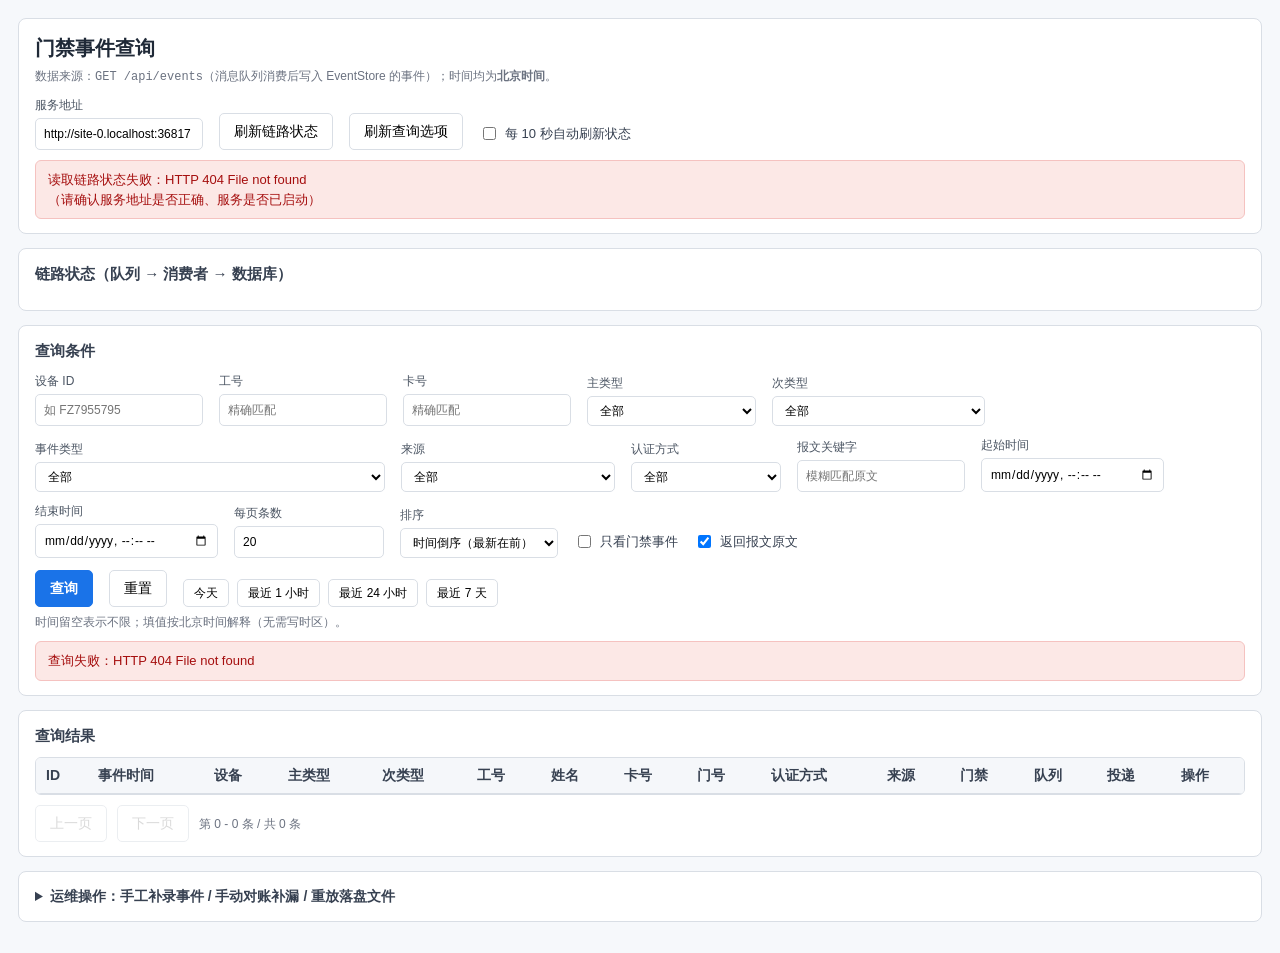
==== src/ISUPSDK.AccessControl.WebApi/wwwroot/events.html @ 4bc493ef "添加项目文件。" ====
﻿<!DOCTYPE html>
<html lang="zh-CN">

<head>
  <meta charset="utf-8">
  <meta name="viewport" content="width=device-width, initial-scale=1">
  <title>门禁事件查询</title>
  <style>
    :root {
      --border: #d9dee5;
      --head: #f5f7fa;
      --accent: #1a73e8;
      --muted: #6b7280;
      --danger: #d93025;
      --ok: #188038;
      --warn: #b06000;
      --bg: #f6f8fb;
    }

    * { box-sizing: border-box; }

    body {
      margin: 0;
      padding: 18px;
      background: var(--bg);
      color: #1f2937;
      font: 14px/1.5 "Microsoft YaHei", "PingFang SC", "Segoe UI", Arial, sans-serif;
    }

    h1 { margin: 0 0 4px; font-size: 20px; }
    h2 { margin: 0 0 10px; font-size: 15px; color: #374151; }
    .muted { color: var(--muted); font-size: 12px; }
    .card {
      background: #fff;
      border: 1px solid var(--border);
      border-radius: 8px;
      padding: 14px 16px;
      margin-bottom: 14px;
    }
    .row { display: flex; flex-wrap: wrap; gap: 10px 16px; align-items: flex-end; }
    label.field { display: flex; flex-direction: column; gap: 4px; font-size: 12px; color: #4b5563; }
    input, select {
      padding: 6px 8px;
      border: 1px solid var(--border);
      border-radius: 5px;
      font: inherit;
      min-width: 150px;
      background: #fff;
    }
    input[type="checkbox"] { min-width: auto; }
    label.check { display: flex; align-items: center; gap: 6px; font-size: 13px; color: #374151; padding-bottom: 7px; }
    button {
      padding: 7px 14px;
      border: 1px solid var(--border);
      border-radius: 5px;
      background: #fff;
      font: inherit;
      cursor: pointer;
    }
    button.primary { background: var(--accent); border-color: var(--accent); color: #fff; font-weight: 600; }
    button:hover { filter: brightness(0.97); }
    button:disabled { opacity: 0.5; cursor: not-allowed; }
    .quick { display: flex; gap: 8px; flex-wrap: wrap; }
    .quick button { padding: 4px 10px; font-size: 12px; }

    .tableWrap { overflow: auto; border: 1px solid var(--border); border-radius: 6px; }
    table { border-collapse: collapse; width: 100%; white-space: nowrap; }
    th, td { border-bottom: 1px solid var(--border); padding: 7px 10px; text-align: left; }
    th { background: var(--head); font-weight: 600; color: #374151; position: sticky; top: 0; z-index: 1; }
    tbody tr:hover { background: #f0f6ff; }
    td.wrap { white-space: normal; max-width: 320px; }
    .tag {
      display: inline-block;
      padding: 1px 7px;
      border-radius: 10px;
      font-size: 12px;
      background: #eef2f7;
      color: #4b5563;
    }
    .tag.ok { background: #e6f4ea; color: var(--ok); }
    .tag.warn { background: #fef7e0; color: var(--warn); }
    .tag.err { background: #fce8e6; color: var(--danger); }
    .tag.acs { background: #e8f0fe; color: var(--accent); }

    .pager { display: flex; gap: 10px; align-items: center; margin-top: 10px; flex-wrap: wrap; }
    .msg { margin-top: 10px; padding: 9px 12px; border-radius: 6px; font-size: 13px; white-space: pre-wrap; }
    .msg.err { background: #fce8e6; color: #a50e0e; border: 1px solid #f5c2c0; }
    .msg.ok { background: #e6f4ea; color: #0d652d; border: 1px solid #b7e1c4; }
    .msg.warn { background: #fef7e0; color: #8a5300; border: 1px solid #f7d99b; }
    .hidden { display: none !important; }

    .statusGrid { display: grid; grid-template-columns: repeat(auto-fit, minmax(190px, 1fr)); gap: 10px; }
    .statusItem { border: 1px solid var(--border); border-radius: 6px; padding: 8px 10px; background: #fcfdff; }
    .statusItem .k { font-size: 12px; color: var(--muted); }
    .statusItem .v { font-size: 15px; font-weight: 600; margin-top: 2px; }

    .modal {
      position: fixed;
      inset: 0;
      background: rgba(17, 24, 39, 0.45);
      display: flex;
      align-items: center;
      justify-content: center;
      padding: 24px;
      z-index: 50;
    }
    .modalBox {
      background: #fff;
      border-radius: 8px;
      max-width: 900px;
      width: 100%;
      max-height: 86vh;
      overflow: auto;
      padding: 18px 20px;
    }
    .kv { display: grid; grid-template-columns: 140px 1fr; gap: 6px 12px; font-size: 13px; }
    .kv .k { color: var(--muted); }
    pre {
      background: #0f172a;
      color: #e2e8f0;
      padding: 12px;
      border-radius: 6px;
      overflow: auto;
      max-height: 45vh;
      font-size: 12px;
      line-height: 1.5;
    }
    details summary { cursor: pointer; font-weight: 600; color: #374151; }
    details[open] summary { margin-bottom: 10px; }
    .hint { font-size: 12px; color: var(--muted); margin-top: 6px; }
  </style>
</head>

<body>
  <div class="card">
    <h1>门禁事件查询</h1>
    <div class="muted">
      数据来源：<code>GET /api/events</code>（消息队列消费后写入 EventStore 的事件）；时间均为<b>北京时间</b>。
    </div>
    <div class="row" style="margin-top:10px">
      <label class="field">服务地址
        <input id="baseUrl" placeholder="http://localhost:5180">
      </label>
      <button id="refreshStatusBtn">刷新链路状态</button>
      <button id="refreshFacetsBtn">刷新查询选项</button>
      <label class="check"><input type="checkbox" id="autoRefresh"> 每 10 秒自动刷新状态</label>
    </div>
    <div id="statusMsg" class="msg hidden"></div>
  </div>

  <div class="card">
    <h2>链路状态（队列 → 消费者 → 数据库）</h2>
    <div id="statusGrid" class="statusGrid"></div>
    <div id="schemaMsg" class="msg hidden"></div>
  </div>

  <div class="card">
    <h2>查询条件</h2>
    <form id="queryForm">
      <div class="row">
        <label class="field">设备 ID<input id="qDeviceId" placeholder="如 FZ7955795"></label>
        <label class="field">工号<input id="qEmployeeNo" placeholder="精确匹配"></label>
        <label class="field">卡号<input id="qCardNo" placeholder="精确匹配"></label>
        <label class="field">主类型
          <select id="qMajor">
            <option value="">全部</option>
          </select>
        </label>
        <label class="field">次类型
          <select id="qMinor">
            <option value="">全部</option>
          </select>
        </label>
        <label class="field">事件类型
          <select id="qEventType">
            <option value="">全部</option>
          </select>
        </label>
        <label class="field" id="qEventTypeCustomWrap" style="display:none">自定义事件类型
          <input id="qEventTypeCustom" placeholder="报文里的 eventType 原值">
        </label>
        <label class="field">来源
          <select id="qSource">
            <option value="">全部</option>
          </select>
        </label>
        <label class="field">认证方式
          <select id="qVerifyMode">
            <option value="">全部</option>
          </select>
        </label>
        <label class="field">报文关键字<input id="qKeyword" placeholder="模糊匹配原文"></label>
        <label class="field">起始时间<input id="qFrom" type="datetime-local"></label>
        <label class="field">结束时间<input id="qTo" type="datetime-local"></label>
        <label class="field">每页条数<input id="qLimit" type="number" min="1" max="1000" value="20"></label>
        <label class="field">排序
          <select id="qOrder">
            <option value="">时间倒序（最新在前）</option>
            <option value="true">时间正序</option>
          </select>
        </label>
        <label class="check"><input type="checkbox" id="qAcsOnly"> 只看门禁事件</label>
        <label class="check"><input type="checkbox" id="qIncludePayload" checked> 返回报文原文</label>
      </div>
      <div class="row" style="margin-top:12px">
        <button type="submit" class="primary">查询</button>
        <button type="button" id="resetBtn">重置</button>
        <div class="quick">
          <button type="button" data-range="today">今天</button>
          <button type="button" data-range="1h">最近 1 小时</button>
          <button type="button" data-range="24h">最近 24 小时</button>
          <button type="button" data-range="7d">最近 7 天</button>
        </div>
      </div>
      <div class="hint">时间留空表示不限；填值按北京时间解释（无需写时区）。</div>
    </form>
    <div id="queryMsg" class="msg hidden"></div>
  </div>

  <div class="card">
    <div class="row" style="justify-content:space-between">
      <h2 id="resultTitle" style="margin:0">查询结果</h2>
      <div class="muted" id="resultSummary"></div>
    </div>
    <div class="tableWrap" style="margin-top:10px">
      <table>
        <thead>
          <tr>
            <th>ID</th>
            <th>事件时间</th>
            <th>设备</th>
            <th>主类型</th>
            <th>次类型</th>
            <th>工号</th>
            <th>姓名</th>
            <th>卡号</th>
            <th>门号</th>
            <th>认证方式</th>
            <th>来源</th>
            <th>门禁</th>
            <th>队列</th>
            <th>投递</th>
            <th>操作</th>
          </tr>
        </thead>
        <tbody id="eventsBody"></tbody>
      </table>
    </div>
    <div class="pager">
      <button id="prevBtn" disabled>上一页</button>
      <button id="nextBtn" disabled>下一页</button>
      <span class="muted" id="pageInfo"></span>
    </div>
  </div>

  <div class="card">
    <details>
      <summary>运维操作：手工补录事件 / 手动对账补漏 / 重放落盘文件</summary>

      <h2 style="margin-top:6px">手工补录（POST /api/events/manual）</h2>
      <form id="manualForm">
        <div class="row">
          <label class="field">设备 ID <b style="color:#d93025">*</b><input id="mDeviceId" placeholder="必填，如 FZ7955795"></label>
          <label class="field">事件序号<input id="mSerialNo" placeholder="用于去重，可留空"></label>
          <label class="field">事件时间<input id="mEventTime" type="datetime-local"></label>
          <label class="field">主类型
            <select id="mMajor">
              <option value="5">5 门禁事件</option>
              <option value="1">1 报警</option>
              <option value="2">2 异常</option>
              <option value="3">3 操作</option>
            </select>
          </label>
          <label class="field">次类型
            <select id="mMinor">
              <option value="1">1 刷卡开锁</option>
              <option value="75">75 人脸开锁</option>
              <option value="76">76 人脸认证失败</option>
              <option value="21">21 门锁打开</option>
              <option value="22">22 门锁关闭</option>
              <option value="6">6 未分配权限</option>
              <option value="7">7 无效时段</option>
              <option value="8">8 卡号过期</option>
              <option value="9">9 无此卡号</option>
              <option value="1024">1024 中心平台开锁</option>
            </select>
          </label>
          <label class="field">工号<input id="mEmployeeNo"></label>
          <label class="field">姓名<input id="mPersonName"></label>
          <label class="field">卡号<input id="mCardNo"></label>
          <label class="field">门号<input id="mDoorNo" type="number" min="0" value="1"></label>
          <label class="field">认证方式
            <select id="mVerifyMode">
              <option value="card">card 刷卡</option>
              <option value="face">face 人脸</option>
              <option value="fingerprint">fingerprint 指纹</option>
              <option value="">（留空）</option>
            </select>
          </label>
          <label class="check"><input type="checkbox" id="mDirect"> 绕过队列直接写库（direct=true）</label>
        </div>
        <div class="row" style="margin-top:12px">
          <button type="submit" class="primary">补录</button>
          <span class="muted">默认走 去重 → 落盘 → 消息队列 → 入库；示例：漏报补录、从旧系统导入历史通行记录。</span>
        </div>
      </form>
      <div id="manualMsg" class="msg hidden"></div>

      <hr style="border:none;border-top:1px solid var(--border);margin:16px 0">

      <h2>手动对账补漏（POST /api/events/reconcile）</h2>
      <div class="row">
        <label class="field">回看秒数<input id="rLookback" type="number" min="60" value="3600"></label>
        <label class="field">设备 ID<input id="rDeviceId" placeholder="可留空=全部在线设备"></label>
        <button id="reconcileBtn">立即对账</button>
        <span class="muted">从设备本地事件表拉取平台漏收的历史事件（需设备在线且为 OTAP 协议）。</span>
      </div>
      <div id="reconcileMsg" class="msg hidden"></div>

      <hr style="border:none;border-top:1px solid var(--border);margin:16px 0">

      <h2>重放落盘文件（POST /api/events/replay-spool）</h2>
      <div class="row">
        <label class="field">最近天数<input id="sDays" type="number" min="0" value="2"></label>
        <button id="replayBtn">开始重放</button>
        <span class="muted">把落盘 JSONL 中尚未入库的事件补入库（按去重键幂等，不会产生重复行）。</span>
      </div>
      <div id="replayMsg" class="msg hidden"></div>
    </details>
  </div>

  <div id="modal" class="modal hidden">
    <div class="modalBox">
      <div class="row" style="justify-content:space-between;align-items:center">
        <h2 style="margin:0">事件详情</h2>
        <button id="modalClose">关闭</button>
      </div>
      <div id="modalBody" style="margin-top:12px"></div>
    </div>
  </div>

  <script>
    // ---------------------------------------------------------------------------
    // 中文映射（次类型来自海康云开放平台《设备本地事件查询》major=5 对照表；
    // 个别型号语义可能不同，以现场实测为准）
    // ---------------------------------------------------------------------------
    const MAJOR_TEXT = {
      0: '全部 / 未分类',
      1: '报警',
      2: '异常',
      3: '操作',
      5: '门禁事件'
    };

    const MINOR_TEXT = {
      1: '刷卡开锁',
      6: '未分配权限',
      7: '无效时段',
      8: '卡号过期',
      9: '无此卡号',
      21: '门锁打开',
      22: '门锁关闭',
      25: '按钮呼叫 / 开门请求（部分型号）',
      75: '人脸开锁',
      76: '人脸认证失败',
      1024: '中心平台开锁'
    };

    const SOURCE_TEXT = {
      HttpPush: '设备 HTTP 推送',
      OtapJson: 'AMS · OTAP 报文',
      Isapi: 'AMS · ISAPI 报文',
      EHome: 'AMS · EHome 报文',
      Exception: 'AMS · 异常回调',
      Reconcile: '历史对账补漏',
      Manual: '手工补录',
      Msmq: 'MSMQ 消息',
      RabbitMq: 'RabbitMQ 消息'
    };

    const VERIFY_TEXT = {
      card: '刷卡',
      face: '人脸',
      fp: '指纹',
      fingerprint: '指纹',
      cardAndFp: '刷卡 + 指纹',
      cardAndFace: '刷卡 + 人脸',
      faceAndFp: '人脸 + 指纹',
      idCard: '身份证',
      qrCode: '二维码',
      bluetooth: '蓝牙',
      psw: '密码',
      manual: '手动',
      center: '中心平台',
      button: '开门按钮'
    };

    const PROVIDER_TEXT = {
      None: '进程内直通',
      Msmq: 'MSMQ',
      RabbitMq: 'RabbitMQ'
    };

    const DB_PROVIDER_TEXT = {
      Sqlite: 'SQLite',
      MySql: 'MySQL / MariaDB',
      SqlServer: 'SQL Server'
    };

    const FORMAT_TEXT = { json: 'JSON', xml: 'XML', struct: '结构体', binary: '二进制' };

    // 事件类型的中文说明（值本身是英文枚举，这里补一层中文注解）
    const EVENT_TYPE_TEXT = {
      AccessControllerEvent: 'AccessControllerEvent · 设备上报的门禁事件',
      AcsEvent: 'AcsEvent · 平台/对账通道的门禁事件'
    };

    // 库中还没有数据时，下拉里先用这些常见值兜底（不参与筛选逻辑，仅作为可选项）
    const MAJOR_FALLBACK = ['5', '1', '2', '3'];
    const MINOR_FALLBACK = ['1', '6', '7', '8', '9', '21', '22', '75', '76', '1024'];
    const EVENT_TYPE_FALLBACK = ['AccessControllerEvent', 'AcsEvent'];
    const SOURCE_FALLBACK = ['HttpPush', 'OtapJson', 'Isapi', 'EHome', 'Reconcile', 'Manual', 'Exception'];
    const VERIFY_FALLBACK = ['card', 'face', 'fingerprint'];

    function majorLabel(value) {
      const name = MAJOR_TEXT[value];
      return name ? (value + ' ' + name) : ('主类型 ' + value + '（未在已知对照表中）');
    }

    function minorLabel(value) {
      const name = MINOR_TEXT[value];
      return name ? (value + ' ' + name) : ('次类型 ' + value + '（未在已知对照表中）');
    }

    const MANUAL_STATUS_TEXT = {
      Accepted: '已受理（已入队）',
      Duplicate: '重复跳过',
      Stored: '已入库',
      Rejected: '被拒绝'
    };

    const EMPTY = '—';

    // ---------------------------------------------------------------------------
    // 工具
    // ---------------------------------------------------------------------------
    const $ = (id) => document.getElementById(id);

    function text(value, map) {
      if (value === null || value === undefined || value === '') return EMPTY;
      const key = String(value);
      if (map && map[key]) return map[key];
      if (map && map[Number(key)] !== undefined && !isNaN(Number(key))) return map[Number(key)];
      return key;
    }

    function pick(map, value) {
      if (value === null || value === undefined || value === '') return '';
      return map[value] !== undefined ? map[value] : '';
    }

    function fmtTime(value) {
      if (!value) return EMPTY;
      // 后端已按北京时间返回（带 +08:00），这里只做显示裁剪
      return String(value).replace('T', ' ').slice(0, 19);
    }

    function esc(value) {
      return String(value === null || value === undefined ? '' : value)
        .replace(/&/g, '&amp;').replace(/</g, '&lt;').replace(/>/g, '&gt;')
        .replace(/"/g, '&quot;').replace(/'/g, '&#39;');
    }

    function toLocalInput(date) {
      const p = (n) => String(n).padStart(2, '0');
      return date.getFullYear() + '-' + p(date.getMonth() + 1) + '-' + p(date.getDate()) +
        'T' + p(date.getHours()) + ':' + p(date.getMinutes());
    }

    function baseUrl() {
      const value = ($('baseUrl').value || '').trim().replace(/\/+$/, '');
      return value || location.origin;
    }

    function msg(el, type, message) {
      el.className = 'msg ' + type;
      el.textContent = message;
      el.classList.remove('hidden');
    }

    function hide(el) { el.classList.add('hidden'); }

    async function api(path, options) {
      const response = await fetch(baseUrl() + path, options);
      let body = null;
      try { body = await response.json(); } catch (e) { body = null; }

      if (!response.ok || (body && body.success === false)) {
        const message = (body && body.message) ? body.message : ('HTTP ' + response.status + ' ' + response.statusText);
        const error = new Error(message);
        error.status = response.status;
        error.body = body;
        throw error;
      }

      return body ? body.data : null;
    }

    // ---------------------------------------------------------------------------
    // 链路状态
    // ---------------------------------------------------------------------------
    let statusTimer = null;

    async function loadStatus() {
      const grid = $('statusGrid');
      const schemaMsg = $('schemaMsg');
      hide($('statusMsg'));

      try {
        const s = await api('/api/events/status');
        const store = s.store || {};
        const queue = s.queue || {};
        const producer = s.producer || {};
        const consumer = s.consumer || {};
        const queueStats = queue.statistics || {};

        const items = [
          ['队列后端', queue.enabled ? text(queue.provider, PROVIDER_TEXT) : '未启用'],
          ['队列就绪', queueStats.ready ? '是' : '否'],
          ['队列名', queue.queueName || EMPTY],
          ['已投递 / 失败', (producer.published || 0) + ' / ' + (producer.failed || 0)],
          ['待发缓冲', producer.pending || 0],
          ['已消费消息', consumer.consumed || 0],
          ['已入库行数', consumer.stored || 0],
          ['重复跳过', consumer.duplicates || 0],
          ['重投 / 死信', (consumer.retried || 0) + ' / ' + (consumer.deadLettered || 0)],
          ['数据库', text(store.provider, DB_PROVIDER_TEXT) + ' · ' + (store.tableName || EMPTY)],
          ['表结构就绪', store.schemaReady ? '是' : '否'],
          ['库中总行数', store.totalRows === null || store.totalRows === undefined ? EMPTY : store.totalRows],
          ['最近入库', fmtTime(store.lastStoredAt)],
          ['最近取件', fmtTime(consumer.lastConsumedAt)]
        ];

        grid.innerHTML = items.map(function (item) {
          return '<div class="statusItem"><div class="k">' + esc(item[0]) + '</div><div class="v">' + esc(item[1]) + '</div></div>';
        }).join('');

        if (store.schemaReady === false) {
          msg(schemaMsg, 'err', '事件表当前不可用，事件将无法入库：\n' + (store.schemaError || '（无详细原因）'));
        } else if (store.lastError) {
          msg(schemaMsg, 'warn', '数据库最近一次错误：' + store.lastError);
        } else if (consumer.lastError) {
          msg(schemaMsg, 'warn', '消费者最近一次错误：' + consumer.lastError);
        } else if (queueStats.ready === false) {
          msg(schemaMsg, 'warn', '消息队列未就绪：' + (queueStats.lastError || '（无详细原因）'));
        } else {
          hide(schemaMsg);
        }
      } catch (e) {
        grid.innerHTML = '';
        msg($('statusMsg'), 'err', '读取链路状态失败：' + e.message + '\n（请确认服务地址是否正确、服务是否已启动）');
      }
    }

    // ---------------------------------------------------------------------------
    // 查询
    // ---------------------------------------------------------------------------
    let page = { limit: 20, offset: 0, total: 0, items: [] };

    // ---------------------------------------------------------------------------
    // 查询选项（下拉）：选项来自库里实际出现过的值，库为空时用内置常见值兜底
    // ---------------------------------------------------------------------------
    function fillSelect(id, items, labelOf, fallback, allowCustom) {
      const select = $(id);
      const previous = select.value;
      const seen = {};
      let html = '<option value="">全部</option>';

      (items || []).forEach(function (item) {
        const value = item && item.value ? String(item.value) : '';
        if (!value || seen[value]) return;
        seen[value] = true;
        html += '<option value="' + esc(value) + '">' + esc(labelOf(value)) + '（' + (item.count || 0) + '）</option>';
      });

      (fallback || []).forEach(function (value) {
        if (seen[value]) return;
        seen[value] = true;
        html += '<option value="' + esc(value) + '">' + esc(labelOf(value)) + '（库中暂无）</option>';
      });

      if (allowCustom) {
        html += '<option value="__custom__">自定义…</option>';
      }

      select.innerHTML = html;

      if (previous && seen[previous]) {
        select.value = previous;
      } else if (previous === '__custom__' && allowCustom) {
        select.value = '__custom__';
      }
    }

    function onEventTypeChanged() {
      const custom = $('qEventType').value === '__custom__';
      $('qEventTypeCustomWrap').style.display = custom ? '' : 'none';
      if (!custom) $('qEventTypeCustom').value = '';
    }

    function currentEventType() {
      const select = $('qEventType');
      return select.value === '__custom__' ? $('qEventTypeCustom').value.trim() : select.value;
    }

    async function loadFacets(showMessage) {
      try {
        const facets = await api('/api/events/facets?limit=100');

        fillSelect('qMajor', facets.majors, majorLabel, MAJOR_FALLBACK, false);
        fillSelect('qMinor', facets.minors, minorLabel, MINOR_FALLBACK, false);
        fillSelect('qEventType', facets.eventTypes, function (v) { return EVENT_TYPE_TEXT[v] || v; }, EVENT_TYPE_FALLBACK, true);
        fillSelect('qSource', facets.sources, function (v) { return SOURCE_TEXT[v] || v; }, SOURCE_FALLBACK, false);
        fillSelect('qVerifyMode', facets.verifyModes, function (v) { return VERIFY_TEXT[v] || v; }, VERIFY_FALLBACK, false);
        onEventTypeChanged();

        if (showMessage) {
          const empty = (facets.totalRows || 0) === 0;
          msg($('queryMsg'), empty ? 'warn' : 'ok',
            '查询选项已刷新（库中 ' + (facets.totalRows || 0) + ' 条）：主类型 ' + (facets.majors || []).length +
            ' 种、次类型 ' + (facets.minors || []).length + ' 种、来源 ' + (facets.sources || []).length +
            ' 种、认证方式 ' + (facets.verifyModes || []).length + ' 种' +
            (empty ? '。库里暂时没有数据，当前选项为内置常见值' : ''));
        }
      } catch (e) {
        // 表不可用等异常不阻断查询：下拉退化为内置常见值，并把原因告诉用户
        fillSelect('qMajor', [], majorLabel, MAJOR_FALLBACK, false);
        fillSelect('qMinor', [], minorLabel, MINOR_FALLBACK, false);
        fillSelect('qEventType', [], function (v) { return EVENT_TYPE_TEXT[v] || v; }, EVENT_TYPE_FALLBACK, true);
        fillSelect('qSource', [], function (v) { return SOURCE_TEXT[v] || v; }, SOURCE_FALLBACK, false);
        fillSelect('qVerifyMode', [], function (v) { return VERIFY_TEXT[v] || v; }, VERIFY_FALLBACK, false);
        onEventTypeChanged();

        if (showMessage) {
          msg($('queryMsg'), 'err', '读取查询选项失败：' + e.message + '（下拉已退化为内置常见值）');
        }
      }
    }

    function buildQuery() {
      const params = new URLSearchParams();
      const add = (key, value) => { if (value !== '' && value !== null && value !== undefined) params.set(key, value); };

      add('deviceId', $('qDeviceId').value.trim());
      add('employeeNo', $('qEmployeeNo').value.trim());
      add('cardNo', $('qCardNo').value.trim());
      add('eventType', currentEventType());
      add('major', $('qMajor').value);
      add('minor', $('qMinor').value);
      add('source', $('qSource').value);
      add('verifyMode', $('qVerifyMode').value);
      add('keyword', $('qKeyword').value.trim());
      add('from', $('qFrom').value ? $('qFrom').value + ':00' : '');
      add('to', $('qTo').value ? $('qTo').value + ':59' : '');
      add('orderAscending', $('qOrder').value);
      if ($('qAcsOnly').checked) add('accessControlOnly', 'true');
      params.set('includePayload', $('qIncludePayload').checked ? 'true' : 'false');
      params.set('limit', String(page.limit));
      params.set('offset', String(page.offset));
      return params;
    }

    async function runQuery(resetOffset) {
      hide($('queryMsg'));
      if (resetOffset) page.offset = 0;
      page.limit = Math.min(Math.max(parseInt($('qLimit').value || '20', 10) || 20, 1), 1000);

      const body = $('eventsBody');
      body.innerHTML = '<tr><td colspan="15" class="muted">查询中…</td></tr>';

      try {
        const data = await api('/api/events?' + buildQuery().toString());
        page.total = data.total || 0;
        page.items = data.items || [];

        renderRows();
        renderPager();

        $('resultSummary').textContent = '共 ' + page.total + ' 条，本页 ' + page.items.length + ' 条（第 ' +
          (page.items.length ? page.offset + 1 : 0) + ' - ' + (page.offset + page.items.length) + ' 条）';
      } catch (e) {
        body.innerHTML = '';
        renderPager();
        msg($('queryMsg'), 'err', '查询失败：' + e.message);
      }
    }

    function renderRows() {
      const body = $('eventsBody');
      if (!page.items.length) {
        body.innerHTML = '<tr><td colspan="15" class="muted">没有符合条件的记录</td></tr>';
        return;
      }

      body.innerHTML = page.items.map(function (e) {
        const hasMinor = e.minor !== null && e.minor !== undefined && e.minor !== '';
        const minorName = hasMinor ? (MINOR_TEXT[e.minor] || '未知') : '';
        const minorHint = MINOR_TEXT[e.minor] ? '' : '（未在已知对照表中，以设备实测为准）';
        const minorCell = hasMinor
          ? '<span class="tag acs" title="次类型原始值 ' + esc(e.minor) + minorHint + '">' +
            esc(minorName) + '（' + esc(e.minor) + '）</span>'
          : esc(EMPTY);

        const hasMajor = e.major !== null && e.major !== undefined && e.major !== '';
        const majorCell = hasMajor ? esc(MAJOR_TEXT[e.major] || ('未知(' + e.major + ')')) : esc(EMPTY);

        return '<tr>' +
          '<td>' + esc(e.id) + '</td>' +
          '<td>' + esc(fmtTime(e.eventTime)) + '</td>' +
          '<td>' + esc(e.deviceId) + '</td>' +
          '<td>' + majorCell + '</td>' +
          '<td>' + minorCell + '</td>' +
          '<td>' + esc(e.employeeNo || EMPTY) + '</td>' +
          '<td>' + esc(e.personName || EMPTY) + '</td>' +
          '<td>' + esc(e.cardNo || EMPTY) + '</td>' +
          '<td>' + esc(e.doorNo === null || e.doorNo === undefined ? EMPTY : e.doorNo) + '</td>' +
          '<td>' + esc(e.verifyMode ? (VERIFY_TEXT[e.verifyMode] || e.verifyMode) : EMPTY) + '</td>' +
          '<td>' + esc(text(e.source, SOURCE_TEXT)) + '</td>' +
          '<td>' + (e.isAccessControl ? '<span class="tag acs">门禁</span>' : '<span class="tag">其它</span>') + '</td>' +
          '<td>' + esc(text(e.queueProvider, PROVIDER_TEXT)) + '</td>' +
          '<td>' + esc(e.deliveryAttempts === null || e.deliveryAttempts === undefined ? EMPTY : e.deliveryAttempts) + '</td>' +
          '<td><button type="button" data-id="' + esc(e.id) + '">查看</button></td>' +
          '</tr>';
      }).join('');

      body.querySelectorAll('button[data-id]').forEach(function (button) {
        button.addEventListener('click', function () { showDetail(button.getAttribute('data-id')); });
      });
    }

    function renderPager() {
      $('prevBtn').disabled = page.offset <= 0;
      $('nextBtn').disabled = page.offset + page.items.length >= page.total;

      const from = page.total === 0 ? 0 : page.offset + 1;
      const to = page.offset + page.items.length;
      $('pageInfo').textContent = '第 ' + from + ' - ' + to + ' 条 / 共 ' + page.total + ' 条';
    }

    // ---------------------------------------------------------------------------
    // 详情
    // ---------------------------------------------------------------------------
    async function showDetail(id) {
      try {
        const e = await api('/api/events/' + encodeURIComponent(id) + '?includePayload=true');
        const kv = [
          ['ID', e.id],
          ['去重键', e.dedupKey],
          ['设备 ID', e.deviceId],
          ['设备序列号', e.serialNumber],
          ['事件序号', e.eventSerialNo],
          ['来源', text(e.source, SOURCE_TEXT)],
          ['事件类型', e.eventType],
          ['主类型', (e.major === null || e.major === undefined) ? '' : text(e.major, MAJOR_TEXT) + '（' + e.major + '）'],
          ['次类型', (e.minor === null || e.minor === undefined) ? '' : (MINOR_TEXT[e.minor] || '未知') + '（' + e.minor + '）'],
          ['工号', e.employeeNo],
          ['姓名', e.personName],
          ['卡号', e.cardNo],
          ['门号', e.doorNo],
          ['认证方式', e.verifyMode ? (VERIFY_TEXT[e.verifyMode] || e.verifyMode) + '（' + e.verifyMode + '）' : ''],
          ['是否门禁事件', e.isAccessControl ? '是' : '否'],
          ['事件时间', fmtTime(e.eventTime)],
          ['接收时间', fmtTime(e.receivedAt)],
          ['入队时间', fmtTime(e.enqueuedAt)],
          ['入库时间', fmtTime(e.storedAt)],
          ['队列后端', text(e.queueProvider, PROVIDER_TEXT)],
          ['队列消息 ID', e.queueMessageId],
          ['投递次数', e.deliveryAttempts],
          ['报警 Topic', e.alarmTopic],
          ['报警类型 / 数据类型', e.alarmType + ' / ' + e.dataType],
          ['报文格式', text(e.payloadFormat, FORMAT_TEXT)],
          ['报文字节', e.payloadBytes],
          ['报文被截断', e.payloadTruncated ? '是' : '否'],
          ['抓拍图片', (e.pictures && e.pictures.length) ? e.pictures.join('、') : ''],
          ['HTTP 上报 URL', e.httpUrl]
        ];

        let payloadHtml = '<div class="muted">（本条未保存报文原文，或 EventStore:StorePayload=false）</div>';
        if (e.payload) {
          let pretty = e.payload;
          try { pretty = JSON.stringify(JSON.parse(e.payload), null, 2); } catch (err) { /* 非 JSON 原样显示 */ }
          payloadHtml = '<pre>' + esc(pretty) + '</pre>';
        }

        $('modalBody').innerHTML =
          '<div class="kv">' + kv.map(function (item) {
            return '<div class="k">' + esc(item[0]) + '</div><div>' + esc(item[1] === null || item[1] === undefined || item[1] === '' ? EMPTY : item[1]) + '</div>';
          }).join('') + '</div>' +
          '<h2 style="margin:16px 0 8px">报文原文</h2>' + payloadHtml;

        $('modal').classList.remove('hidden');
      } catch (e) {
        msg($('queryMsg'), 'err', '读取详情失败：' + e.message);
      }
    }

    // ---------------------------------------------------------------------------
    // 运维操作
    // ---------------------------------------------------------------------------
    async function submitManual(event) {
      event.preventDefault();
      const el = $('manualMsg');
      hide(el);

      const payload = {
        deviceId: $('mDeviceId').value.trim(),
        serialNo: $('mSerialNo').value.trim(),
        eventTime: $('mEventTime').value ? $('mEventTime').value + ':00' : null,
        major: parseInt($('mMajor').value, 10),
        minor: parseInt($('mMinor').value, 10),
        employeeNo: $('mEmployeeNo').value.trim(),
        personName: $('mPersonName').value.trim(),
        cardNo: $('mCardNo').value.trim(),
        doorNo: parseInt($('mDoorNo').value || '0', 10),
        verifyMode: $('mVerifyMode').value
      };

      if (!payload.deviceId) {
        msg(el, 'err', '设备 ID 必填。');
        return;
      }

      try {
        const direct = $('mDirect').checked;
        const result = await api('/api/events/manual' + (direct ? '?direct=true' : ''), {
          method: 'POST',
          headers: { 'Content-Type': 'application/json' },
          body: JSON.stringify(payload)
        });

        const lines = (result.items || []).map(function (item) {
          const status = MANUAL_STATUS_TEXT[item.status] || item.status;
          return '  #' + (item.index + 1) + ' ' + status + (item.dedupKey ? '（去重键 ' + item.dedupKey + '）' : '') +
            (item.error ? '：' + item.error : '');
        });

        msg(el, 'ok', '请求 ' + result.requested + ' 条：受理 ' + result.accepted + ' 条，重复 ' + result.duplicates +
          ' 条，拒绝 ' + result.rejected + ' 条' + (result.directToStore ? '，直接入库 ' + result.stored + ' 行' : '') +
          (lines.length ? '\n' + lines.join('\n') : ''));

        runQuery(false);
        loadStatus();
        loadFacets(false); // 补录可能引入新的取值，刷新下拉选项
      } catch (e) {
        msg(el, 'err', '补录失败：' + e.message);
      }
    }

    async function runReconcile() {
      const el = $('reconcileMsg');
      hide(el);

      const params = new URLSearchParams();
      params.set('lookbackSeconds', String(parseInt($('rLookback').value || '3600', 10)));
      const deviceId = $('rDeviceId').value.trim();
      if (deviceId) params.set('deviceId', deviceId);

      try {
        const result = await api('/api/events/reconcile?' + params.toString(), { method: 'POST' });
        const lines = (result.items || []).map(function (item) {
          return '  ' + item.deviceId + '：补齐 ' + (item.recovered || 0) + ' 条，重复 ' + (item.duplicates || 0) + ' 条' +
            (item.error ? '，' + item.error : '');
        });

        msg(el, 'ok', '对账完成：补齐 ' + result.recovered + ' 条，重复 ' + result.duplicates + ' 条（设备 ' +
          result.devices + ' 台，回看 ' + (result.lookbackSeconds || '增量') + '，耗时 ' + result.elapsedMs + ' ms）' +
          (lines.length ? '\n' + lines.join('\n') : ''));

        runQuery(false);
      } catch (e) {
        msg(el, 'err', '对账失败：' + e.message);
      }
    }

    async function runReplay() {
      const el = $('replayMsg');
      hide(el);

      try {
        const days = parseInt($('sDays').value || '2', 10);
        const result = await api('/api/events/replay-spool?days=' + days, { method: 'POST' });
        msg(el, 'ok', '重放完成：扫描文件 ' + result.files + ' 个，记录 ' + result.records + ' 条，新入库 ' +
          result.inserted + ' 行，重复跳过 ' + result.skipped + ' 行，出错 ' + result.errors + ' 条，耗时 ' + result.elapsedMs + ' ms');
        runQuery(false);
        loadStatus();
        loadFacets(false); // 重放可能引入新的取值
      } catch (e) {
        msg(el, 'err', '重放失败：' + e.message);
      }
    }

    // ---------------------------------------------------------------------------
    // 初始化
    // ---------------------------------------------------------------------------
    function applyQuickRange(kind) {
      const now = new Date();
      let from = new Date(now);

      if (kind === 'today') {
        from = new Date(now.getFullYear(), now.getMonth(), now.getDate(), 0, 0, 0);
      } else if (kind === '1h') {
        from = new Date(now.getTime() - 60 * 60 * 1000);
      } else if (kind === '24h') {
        from = new Date(now.getTime() - 24 * 60 * 60 * 1000);
      } else if (kind === '7d') {
        from = new Date(now.getTime() - 7 * 24 * 60 * 60 * 1000);
      }

      $('qFrom').value = toLocalInput(from);
      $('qTo').value = toLocalInput(now);
    }

    function init() {
      $('baseUrl').value = (location.protocol === 'file:') ? 'http://localhost:5180' : location.origin;
      if (location.protocol === 'file:') {
        msg($('statusMsg'), 'warn', '当前是以文件方式打开页面，浏览器可能因跨域策略拒绝请求。\n' +
          '建议改为访问 http://<服务地址>/events.html（页面已内置在本服务里）。');
      }

      $('queryForm').addEventListener('submit', function (event) { event.preventDefault(); runQuery(true); });
      $('resetBtn').addEventListener('click', function () {
        ['qDeviceId', 'qEmployeeNo', 'qCardNo', 'qKeyword', 'qFrom', 'qTo', 'qEventTypeCustom'].forEach(function (id) { $(id).value = ''; });
        ['qEventType', 'qSource', 'qVerifyMode', 'qMajor', 'qMinor'].forEach(function (id) { $(id).value = ''; });
        onEventTypeChanged();
        $('qAcsOnly').checked = false;
        $('qIncludePayload').checked = true;
        $('qOrder').value = '';
        $('qLimit').value = '20';
        runQuery(true);
      });

      document.querySelectorAll('.quick button').forEach(function (button) {
        button.addEventListener('click', function () {
          applyQuickRange(button.getAttribute('data-range'));
          runQuery(true);
        });
      });

      $('prevBtn').addEventListener('click', function () {
        page.offset = Math.max(0, page.offset - page.limit);
        runQuery(false);
      });

      $('nextBtn').addEventListener('click', function () {
        if (page.offset + page.items.length < page.total) {
          page.offset += page.limit;
          runQuery(false);
        }
      });

      $('refreshStatusBtn').addEventListener('click', loadStatus);
      $('refreshFacetsBtn').addEventListener('click', function () { loadFacets(true); });
      $('qEventType').addEventListener('change', onEventTypeChanged);
      $('manualForm').addEventListener('submit', submitManual);
      $('reconcileBtn').addEventListener('click', runReconcile);
      $('replayBtn').addEventListener('click', runReplay);
      $('modalClose').addEventListener('click', function () { $('modal').classList.add('hidden'); });
      $('modal').addEventListener('click', function (event) {
        if (event.target === $('modal')) $('modal').classList.add('hidden');
      });

      $('autoRefresh').addEventListener('change', function () {
        if (statusTimer) { clearInterval(statusTimer); statusTimer = null; }
        if ($('autoRefresh').checked) statusTimer = setInterval(loadStatus, 10000);
      });

      $('mEventTime').value = toLocalInput(new Date());

      loadStatus();
      loadFacets(false);
      runQuery(true);
    }

    init();
  </script>
</body>

</html>
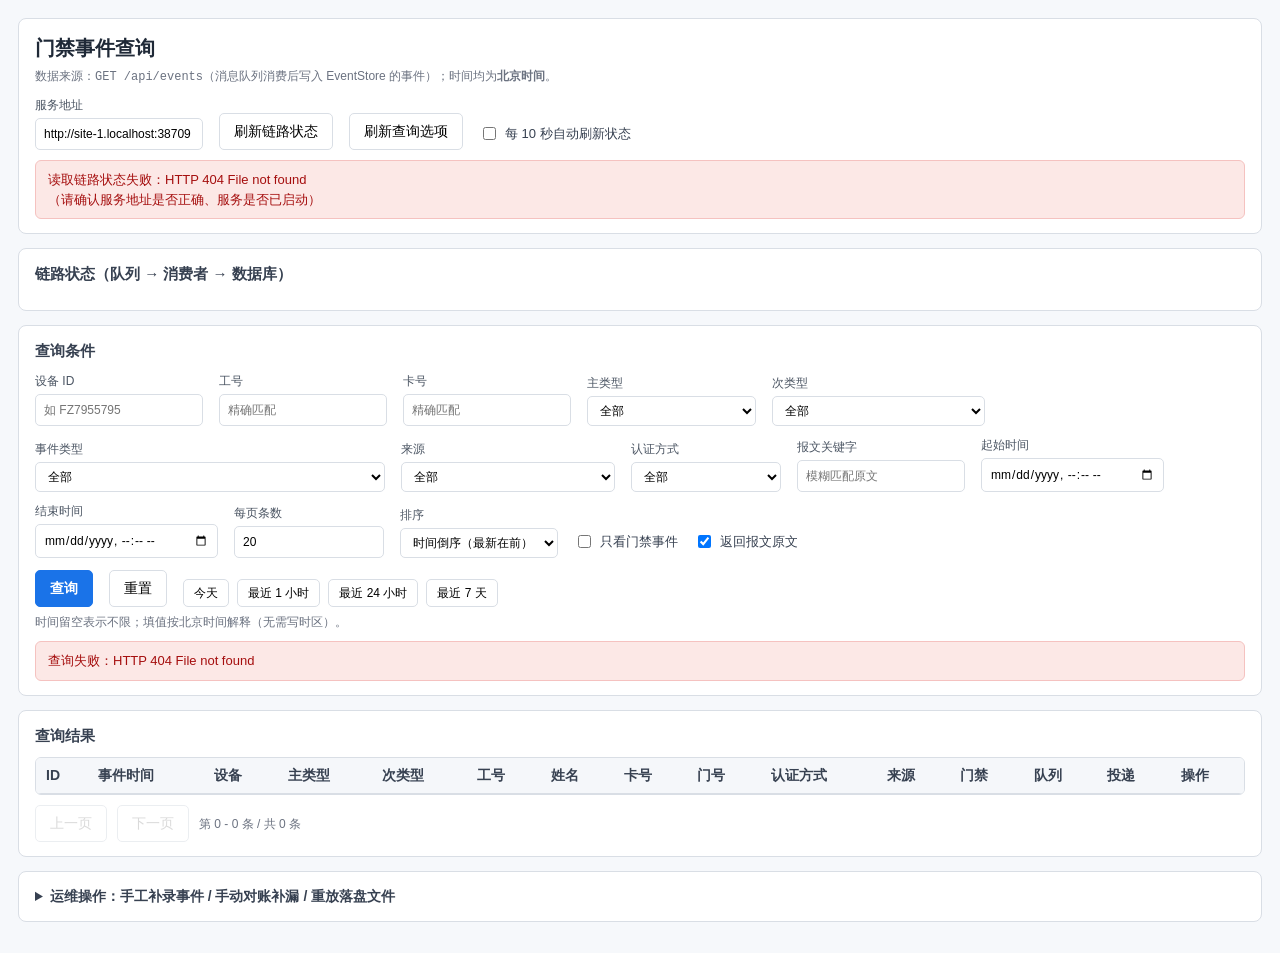
==== commit 72548823: "代码更新" ====
--- a/src/ISUPSDK.AccessControl.WebApi/wwwroot/events.html
+++ b/src/ISUPSDK.AccessControl.WebApi/wwwroot/events.html
@@ -310,10 +310,18 @@
 
       <h2>手动对账补漏（POST /api/events/reconcile）</h2>
       <div class="row">
+        <label class="field">开始时间<input id="rFrom" type="datetime-local" step="1"></label>
+        <label class="field">结束时间<input id="rTo" type="datetime-local" step="1"></label>
         <label class="field">回看秒数<input id="rLookback" type="number" min="60" value="3600"></label>
         <label class="field">设备 ID<input id="rDeviceId" placeholder="可留空=全部在线设备"></label>
+        <label class="field">每轮最大页数<input id="rMaxPages" type="number" min="1" placeholder="留空=用配置"></label>
+        <label class="field">仅诊断<input id="rDryRun" type="checkbox"></label>
         <button id="reconcileBtn">立即对账</button>
-        <span class="muted">从设备本地事件表拉取平台漏收的历史事件（需设备在线且为 OTAP 协议）。</span>
+      </div>
+      <div class="muted" style="margin-top:6px">
+        填了开始/结束时间就按该区间补历史（只填开始=补到"现在"；只填结束=按"回看秒数"从结束时间往前推）；
+        两者都不填则按"回看秒数"从当前时间往前推。时间不带时区，按服务端 <code>ISUP:Time:TimeZone</code>（默认北京时间）解释。
+        补历史区间不会推进后台定时对账的进度。
       </div>
       <div id="reconcileMsg" class="msg hidden"></div>
 
@@ -373,6 +381,7 @@
       EHome: 'AMS · EHome 报文',
       Exception: 'AMS · 异常回调',
       Reconcile: '历史对账补漏',
+      IsapiDigest: 'ISAPI 直连（Digest）',
       Manual: '手工补录',
       Msmq: 'MSMQ 消息',
       RabbitMq: 'RabbitMQ 消息'
@@ -861,19 +870,42 @@
       hide(el);
 
       const params = new URLSearchParams();
-      params.set('lookbackSeconds', String(parseInt($('rLookback').value || '3600', 10)));
+      const from = $('rFrom').value.trim();
+      const to = $('rTo').value.trim();
+
+      if (from || to) {
+        // 按区间补历史：datetime-local 的值不带时区，服务端按 ISUP:Time:TimeZone 解释
+        if (from) params.set('from', from);
+        if (to) params.set('to', to);
+      } else {
+        params.set('lookbackSeconds', String(parseInt($('rLookback').value || '3600', 10)));
+      }
+
       const deviceId = $('rDeviceId').value.trim();
       if (deviceId) params.set('deviceId', deviceId);
+      if ($('rDryRun').checked) params.set('dryRun', 'true');
+      const maxPages = $('rMaxPages').value.trim();
+      if (maxPages) params.set('maxPages', maxPages);
 
       try {
         const result = await api('/api/events/reconcile?' + params.toString(), { method: 'POST' });
         const lines = (result.items || []).map(function (item) {
-          return '  ' + item.deviceId + '：补齐 ' + (item.recovered || 0) + ' 条，重复 ' + (item.duplicates || 0) + ' 条' +
-            (item.error ? '，' + item.error : '');
+          return '  ' + item.deviceId + (item.channel ? '（' + item.channel + '）' : '') +
+            '：设备返回 ' + (item.queried || 0) + ' 条，补齐 ' + (item.recovered || 0) +
+            ' 条，重复 ' + (item.duplicates || 0) + ' 条' +
+            (item.truncated ? '（已达单轮页数上限' + (item.nextFrom ? '，可从 ' + item.nextFrom + ' 继续补' : '') + '）' : '') +
+            (item.detail ? '\n      ' + item.detail : '') +
+            (item.error ? '\n      ' + item.error : '');
         });
 
-        msg(el, 'ok', '对账完成：补齐 ' + result.recovered + ' 条，重复 ' + result.duplicates + ' 条（设备 ' +
-          result.devices + ' 台，回看 ' + (result.lookbackSeconds || '增量') + '，耗时 ' + result.elapsedMs + ' ms）' +
+        const windowText = (result.from || result.to)
+          ? ((result.from || '(最早)') + ' → ' + (result.to || '现在'))
+          : ('回看 ' + (result.lookbackSeconds || '增量'));
+
+        msg(el, 'ok', (result.dryRun ? '对账诊断（未写库）' : '对账完成') +
+          '：设备返回 ' + (result.queried || 0) + ' 条，补齐 ' + result.recovered + ' 条，重复 ' + result.duplicates +
+          ' 条（设备 ' + result.devices + ' 台，' + windowText + '，耗时 ' + result.elapsedMs + ' ms）' +
+          (result.truncated ? '\n注意：部分设备仍有更早的事件未取完（本轮页数上限 ' + (result.maxPages || '配置值') + '），请调大"每轮最大页数"或把区间拆小后重试。' : '') +
           (lines.length ? '\n' + lines.join('\n') : ''));
 
         runQuery(false);
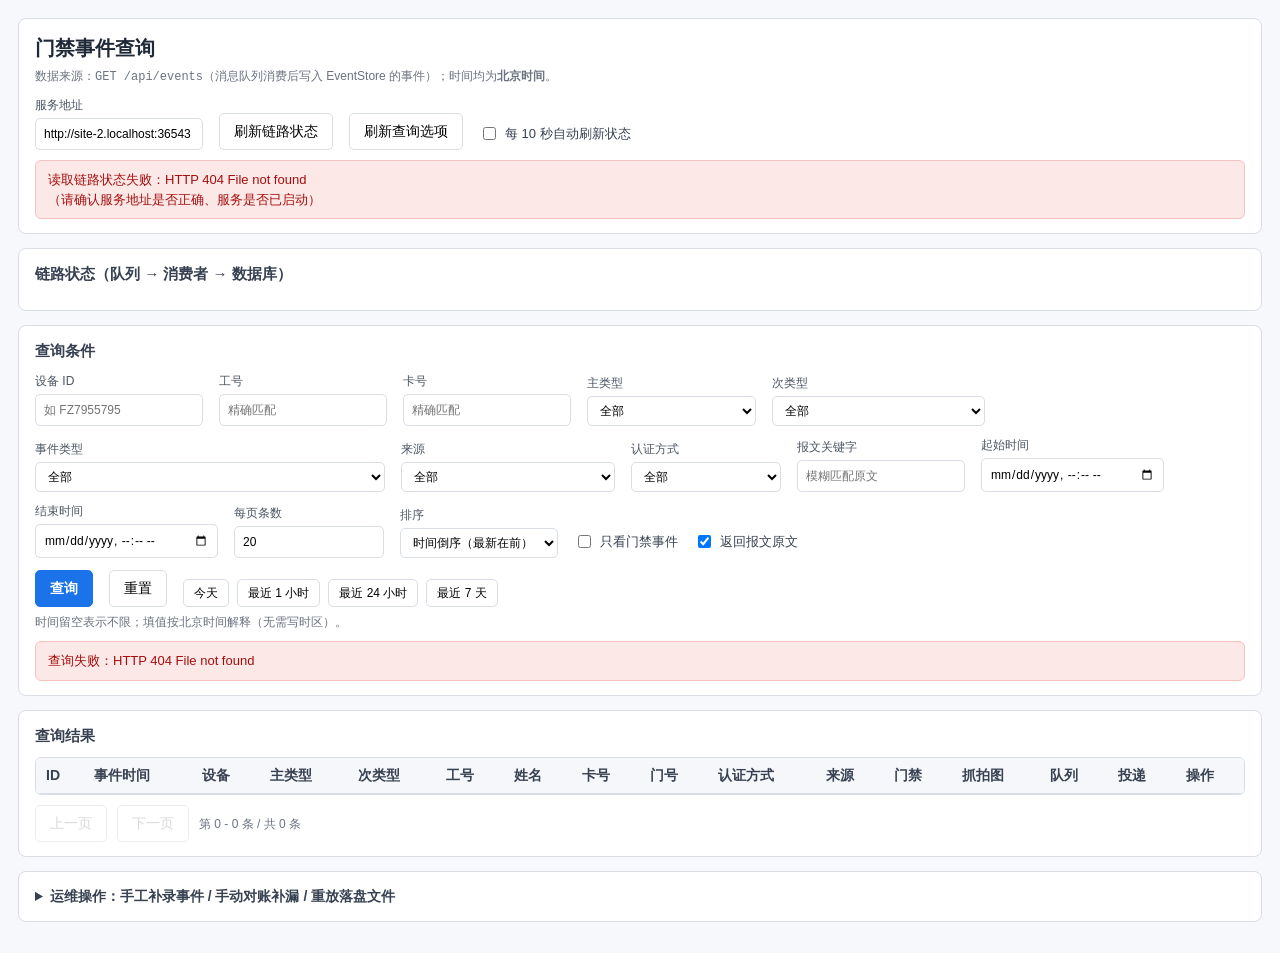
==== commit ba4f7c56: "代码更新" ====
--- a/src/ISUPSDK.AccessControl.WebApi/wwwroot/events.html
+++ b/src/ISUPSDK.AccessControl.WebApi/wwwroot/events.html
@@ -81,6 +81,23 @@
     .tag.warn { background: #fef7e0; color: var(--warn); }
     .tag.err { background: #fce8e6; color: var(--danger); }
     .tag.acs { background: #e8f0fe; color: var(--accent); }
+
+    .thumb {
+      width: 56px;
+      height: 42px;
+      object-fit: cover;
+      border-radius: 4px;
+      border: 1px solid var(--border);
+      display: block;
+    }
+    .thumbWrap { display: flex; align-items: center; gap: 4px; }
+    .gallery { display: flex; flex-wrap: wrap; gap: 10px; }
+    .gallery img {
+      max-width: 240px;
+      max-height: 240px;
+      border-radius: 6px;
+      border: 1px solid var(--border);
+    }
 
     .pager { display: flex; gap: 10px; align-items: center; margin-top: 10px; flex-wrap: wrap; }
     .msg { margin-top: 10px; padding: 9px 12px; border-radius: 6px; font-size: 13px; white-space: pre-wrap; }
@@ -238,6 +255,7 @@
             <th>认证方式</th>
             <th>来源</th>
             <th>门禁</th>
+            <th>抓拍图</th>
             <th>队列</th>
             <th>投递</th>
             <th>操作</th>
@@ -685,7 +703,7 @@
       page.limit = Math.min(Math.max(parseInt($('qLimit').value || '20', 10) || 20, 1), 1000);
 
       const body = $('eventsBody');
-      body.innerHTML = '<tr><td colspan="15" class="muted">查询中…</td></tr>';
+      body.innerHTML = '<tr><td colspan="16" class="muted">查询中…</td></tr>';
 
       try {
         const data = await api('/api/events?' + buildQuery().toString());
@@ -704,10 +722,24 @@
       }
     }
 
+    // 抓拍图：有 pictureUrls 时渲染缩略图（点击查看原图），无图时留空。
+    function pictureCell(e) {
+      const urls = e.pictureUrls || [];
+      if (!urls.length) {
+        return esc(EMPTY);
+      }
+
+      const more = urls.length > 1 ? '<span class="muted">+' + (urls.length - 1) + '</span>' : '';
+      return '<span class="thumbWrap">' +
+        '<a href="' + esc(urls[0]) + '" target="_blank" rel="noopener" title="共 ' + urls.length + ' 张抓拍图，点击查看原图">' +
+        '<img class="thumb" src="' + esc(urls[0]) + '" alt="抓拍图" loading="lazy">' +
+        '</a>' + more + '</span>';
+    }
+
     function renderRows() {
       const body = $('eventsBody');
       if (!page.items.length) {
-        body.innerHTML = '<tr><td colspan="15" class="muted">没有符合条件的记录</td></tr>';
+        body.innerHTML = '<tr><td colspan="16" class="muted">没有符合条件的记录</td></tr>';
         return;
       }
 
@@ -736,6 +768,7 @@
           '<td>' + esc(e.verifyMode ? (VERIFY_TEXT[e.verifyMode] || e.verifyMode) : EMPTY) + '</td>' +
           '<td>' + esc(text(e.source, SOURCE_TEXT)) + '</td>' +
           '<td>' + (e.isAccessControl ? '<span class="tag acs">门禁</span>' : '<span class="tag">其它</span>') + '</td>' +
+          '<td>' + pictureCell(e) + '</td>' +
           '<td>' + esc(text(e.queueProvider, PROVIDER_TEXT)) + '</td>' +
           '<td>' + esc(e.deliveryAttempts === null || e.deliveryAttempts === undefined ? EMPTY : e.deliveryAttempts) + '</td>' +
           '<td><button type="button" data-id="' + esc(e.id) + '">查看</button></td>' +
@@ -801,10 +834,21 @@
           payloadHtml = '<pre>' + esc(pretty) + '</pre>';
         }
 
+        // 抓拍图直接渲染成图片（点击在新窗口看原图），无图时不显示这一节。
+        const pictureUrls = e.pictureUrls || [];
+        const picturesHtml = pictureUrls.length
+          ? '<h2 style="margin:16px 0 8px">抓拍图（共 ' + pictureUrls.length + ' 张）</h2><div class="gallery">' +
+            pictureUrls.map(function (url, index) {
+              return '<a href="' + esc(url) + '" target="_blank" rel="noopener" title="点击查看原图">' +
+                '<img src="' + esc(url) + '" alt="抓拍图 ' + (index + 1) + '" loading="lazy"></a>';
+            }).join('') + '</div>'
+          : '';
+
         $('modalBody').innerHTML =
           '<div class="kv">' + kv.map(function (item) {
             return '<div class="k">' + esc(item[0]) + '</div><div>' + esc(item[1] === null || item[1] === undefined || item[1] === '' ? EMPTY : item[1]) + '</div>';
           }).join('') + '</div>' +
+          picturesHtml +
           '<h2 style="margin:16px 0 8px">报文原文</h2>' + payloadHtml;
 
         $('modal').classList.remove('hidden');
